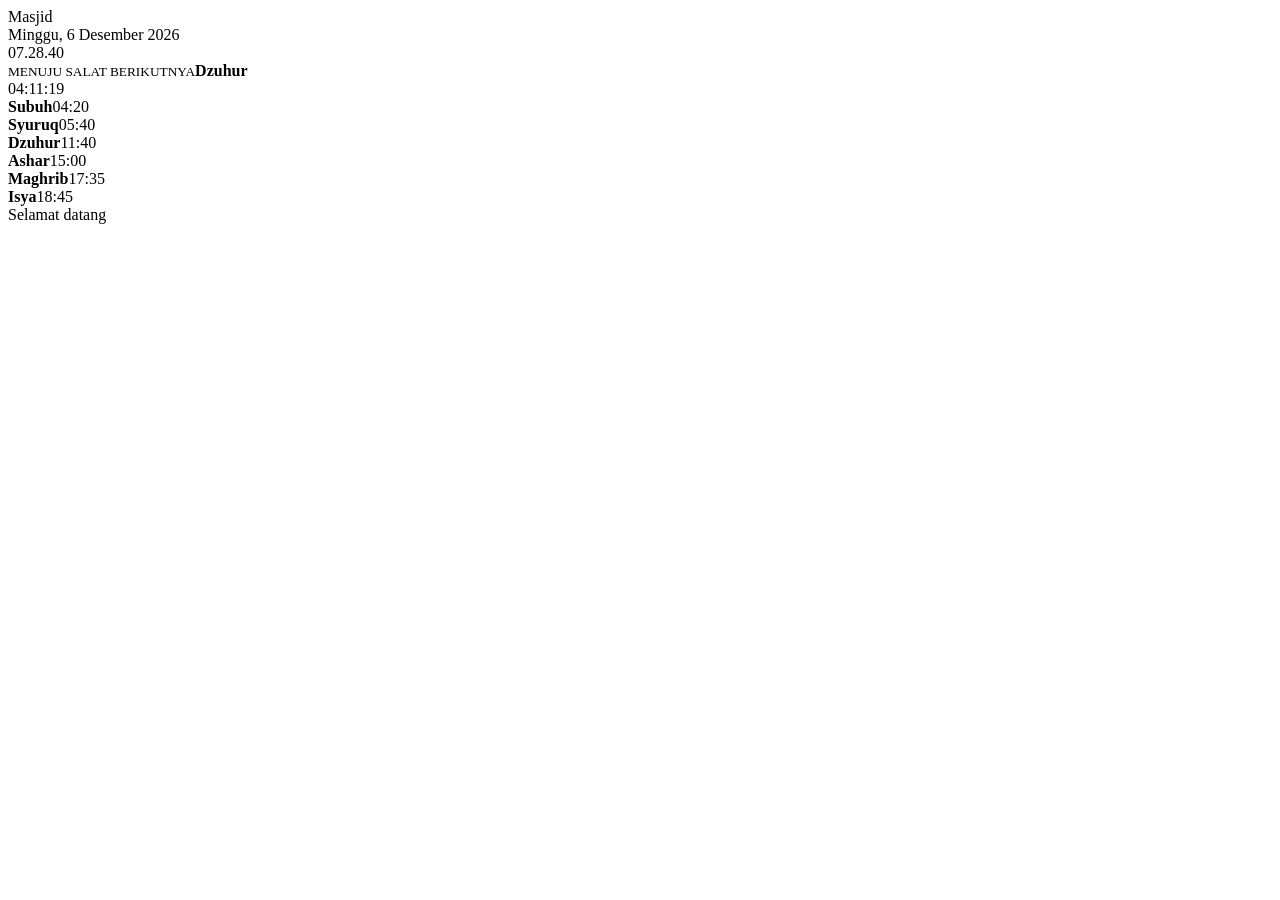
==== app/src/main/assets/index.html @ b3af2cc9 "Rename app/src/main/index.html to app/src/main/assets/index.html" ====
<!doctype html><html lang="id"><head><meta charset="utf-8"><meta name="viewport" content="width=device-width,initial-scale=1"><title>Jam Masjid Digital</title><link rel="stylesheet" href="style.css"></head><body><main id="screen"><header><div id="mosque">MASJID</div><div id="date"></div></header><section class="clock" id="clock">00:00:00</section><section class="next"><small>MENUJU SALAT BERIKUTNYA</small><strong id="next">--</strong><div id="count">--:--:--</div></section><section class="times" id="times"></section><div class="ticker"><span id="text">Selamat datang</span></div></main><section id="admin" hidden><h1>Pengaturan Jam Masjid</h1><form id="form"><label>Nama Masjid<input id="mosqueInput"></label><label>Lokasi<input id="location"></label><label>Running Text<textarea id="message" rows="3"></textarea></label><h2>Jadwal Salat (format HH:MM)</h2><div class="grid" id="timeFields"></div><h2>Jeda Iqomah (menit)</h2><div class="grid" id="iqFields"></div><h2>Koreksi waktu (menit)</h2><div class="grid" id="offFields"></div><button type="submit">Simpan Pengaturan</button><p id="saved"></p><p>Panel ini bisa diakses dari browser perangkat lain yang terhubung Wi-Fi sama: http://IP-ANDROID:8080/admin</p></form></section><script src="app.js"></script></body></html>
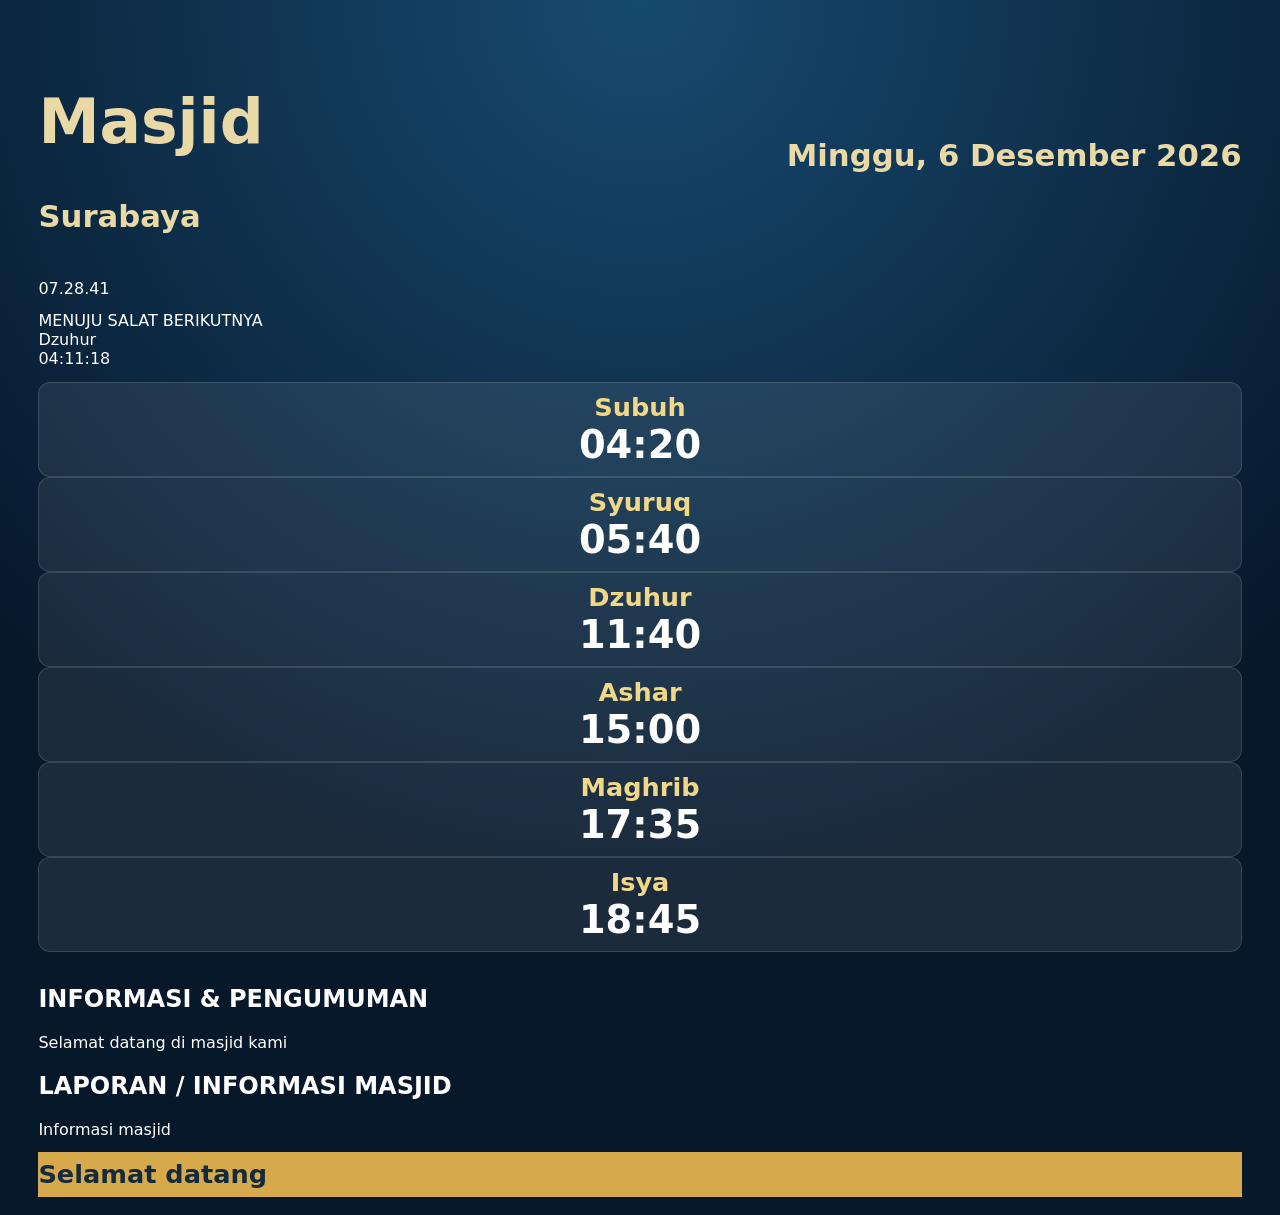
==== commit 4fbb4230: "Revise index.html for Jam Masjid Digital V2 Updated the HTML structure and content for the Jam Masji" ====
--- a/app/src/main/assets/index.html
+++ b/app/src/main/assets/index.html
@@ -1 +1,127 @@
-<!doctype html><html lang="id"><head><meta charset="utf-8"><meta name="viewport" content="width=device-width,initial-scale=1"><title>Jam Masjid Digital</title><link rel="stylesheet" href="style.css"></head><body><main id="screen"><header><div id="mosque">MASJID</div><div id="date"></div></header><section class="clock" id="clock">00:00:00</section><section class="next"><small>MENUJU SALAT BERIKUTNYA</small><strong id="next">--</strong><div id="count">--:--:--</div></section><section class="times" id="times"></section><div class="ticker"><span id="text">Selamat datang</span></div></main><section id="admin" hidden><h1>Pengaturan Jam Masjid</h1><form id="form"><label>Nama Masjid<input id="mosqueInput"></label><label>Lokasi<input id="location"></label><label>Running Text<textarea id="message" rows="3"></textarea></label><h2>Jadwal Salat (format HH:MM)</h2><div class="grid" id="timeFields"></div><h2>Jeda Iqomah (menit)</h2><div class="grid" id="iqFields"></div><h2>Koreksi waktu (menit)</h2><div class="grid" id="offFields"></div><button type="submit">Simpan Pengaturan</button><p id="saved"></p><p>Panel ini bisa diakses dari browser perangkat lain yang terhubung Wi-Fi sama: http://IP-ANDROID:8080/admin</p></form></section><script src="app.js"></script></body></html>
+
+<!DOCTYPE html>
+<html lang="id">
+<head>
+<meta charset="UTF-8">
+<meta name="viewport" content="width=device-width, initial-scale=1">
+<title>Jam Masjid Digital V2</title>
+<link rel="stylesheet" href="style.css">
+</head>
+<body>
+
+<main id="screen">
+  <div id="background"></div>
+  <div class="shade"></div>
+
+  <header class="topbar">
+    <div class="mosque-info">
+      <h1 id="mosque">Masjid Baitul Ghofar</h1>
+      <p id="locationText">Surabaya</p>
+    </div>
+    <div id="date">Tanggal</div>
+  </header>
+
+  <section class="clock-area">
+    <div id="clock">00:00:00</div>
+  </section>
+
+  <section class="next-prayer">
+    <div class="next-label">MENUJU SALAT BERIKUTNYA</div>
+    <div id="next">Subuh</div>
+    <div id="count">00:00:00</div>
+  </section>
+
+  <section class="prayer-row" id="times"></section>
+
+  <section class="content-area">
+    <div class="info-panel" id="announcementPanel">
+      <h2>INFORMASI & PENGUMUMAN</h2>
+      <div id="announcement">Selamat datang di masjid kami</div>
+    </div>
+
+    <div class="info-panel report-panel" id="reportPanel">
+      <h2>LAPORAN / INFORMASI MASJID</h2>
+      <div id="report">Informasi masjid</div>
+    </div>
+
+    <div class="video-panel" id="videoPanel" hidden>
+      <iframe id="youtube" allow="autoplay; encrypted-media; picture-in-picture"
+        allowfullscreen></iframe>
+    </div>
+  </section>
+
+  <div class="ticker">
+    <span id="text">Selamat datang di masjid kami</span>
+  </div>
+</main>
+
+<section id="admin" hidden>
+  <h1>Pengaturan Jam Masjid Digital V2</h1>
+  <p class="admin-intro">
+    Panel pengaturan lokal. Perubahan disimpan di perangkat Android.
+  </p>
+
+  <form id="form">
+
+    <h2>Identitas Masjid</h2>
+    <label>Nama Masjid
+      <input id="mosqueInput">
+    </label>
+    <label>Lokasi / Alamat
+      <input id="location">
+    </label>
+
+    <h2>Background Layar</h2>
+    <label>URL gambar background (opsional)
+      <input id="backgroundUrl" placeholder="https://...">
+    </label>
+    <label>Tambah foto dari HP
+      <input id="backgroundFile" type="file" accept="image/*" multiple>
+    </label>
+    <p id="imageStatus">Foto dapat ditambahkan dari galeri HP.</p>
+    <label>Durasi slideshow (detik)
+      <input id="slideDuration" type="number" min="5" value="15">
+    </label>
+
+    <h2>Jadwal Salat (HH:MM)</h2>
+    <div class="grid" id="timeFields"></div>
+
+    <h2>Jeda Iqomah (menit)</h2>
+    <div class="grid" id="iqFields"></div>
+
+    <h2>Koreksi waktu salat (menit)</h2>
+    <div class="grid" id="offFields"></div>
+
+    <h2>Pengumuman</h2>
+    <label>Isi pengumuman
+      <textarea id="announcementInput" rows="5"></textarea>
+    </label>
+
+    <h2>Laporan / Informasi</h2>
+    <label>Isi laporan
+      <textarea id="reportInput" rows="5"></textarea>
+    </label>
+
+    <h2>Tayangan YouTube</h2>
+    <label>URL video atau live streaming
+      <input id="youtubeUrl" placeholder="https://www.youtube.com/watch?v=...">
+    </label>
+
+    <h2>Running Text</h2>
+    <label>Teks berjalan
+      <textarea id="message" rows="3"></textarea>
+    </label>
+
+    <button type="submit">SIMPAN PENGATURAN</button>
+    <p id="saved"></p>
+  </form>
+
+  <p class="admin-note">
+    Panel lokal: http://IP-ANDROID:8080/admin<br>
+    Perangkat harus berada di Wi-Fi yang sama.
+  </p>
+</section>
+
+<script src="app.js"></script>
+</body>
+</html>
--- a/app/src/main/assets/style.css
+++ b/app/src/main/assets/style.css
@@ -0,0 +1 @@
+*{box-sizing:border-box}body{margin:0;background:radial-gradient(circle at top,#174a70,#07182b 65%);color:#fff;font-family:system-ui,Arial}#screen{min-height:100vh;display:flex;flex-direction:column;padding:2vh 3vw;gap:1.5vh}header{display:flex;justify-content:space-between;align-items:center;font-size:2.4vw;color:#e8d9a6;font-weight:700}.clock{text-align:center;font-size:18vw;line-height:1;font-weight:800;letter-spacing:.04em;color:#f4f4f4;text-shadow:0 0 25px #64b8ff55}.next{text-align:center;padding:1vh;background:#ffffff13;border:1px solid #ffffff22;border-radius:14px}.next small{color:#d7e9ff;letter-spacing:.15em}.next strong{display:block;font-size:3vw;color:#ffdf8b}.next #count{font-size:4vw;font-weight:700}.times{display:grid;grid-template-columns:repeat(6,1fr);gap:1vw}.prayer{padding:1vh;text-align:center;border-radius:12px;background:#ffffff15;border:1px solid #ffffff20}.prayer b{display:block;font-size:2vw;color:#f1d889}.prayer span{font-size:3vw;font-weight:700}.ticker{margin-top:auto;overflow:hidden;white-space:nowrap;background:#d6aa4c;color:#142b3d;font-size:2vw;font-weight:700;padding:.8vh 0}.ticker span{display:inline-block;animation:move 24s linear infinite}@keyframes move{from{transform:translateX(100vw)}to{transform:translateX(-100%)}}#admin{max-width:900px;margin:auto;padding:24px;color:#10253a;background:#f3f6fa;min-height:100vh}#admin h1{color:#124b76}label{display:block;font-weight:600;margin:10px 0}input,textarea{display:block;width:100%;padding:10px;border:1px solid #bccbd8;border-radius:8px;margin-top:5px;font:inherit}.grid{display:grid;grid-template-columns:repeat(3,1fr);gap:8px}.grid label{background:#fff;border:1px solid #d9e3eb;padding:8px;border-radius:8px}button{background:#12649a;color:white;padding:13px 20px;border:0;border-radius:9px;font-size:1rem;font-weight:700;margin-top:14px}@media(max-width:700px){header{font-size:5vw}.clock{font-size:22vw}.next strong{font-size:8vw}.next #count{font-size:10vw}.times{grid-template-columns:repeat(3,1fr)}.prayer b{font-size:5vw}.prayer span{font-size:7vw}.ticker{font-size:5vw}.grid{grid-template-columns:repeat(2,1fr)}}
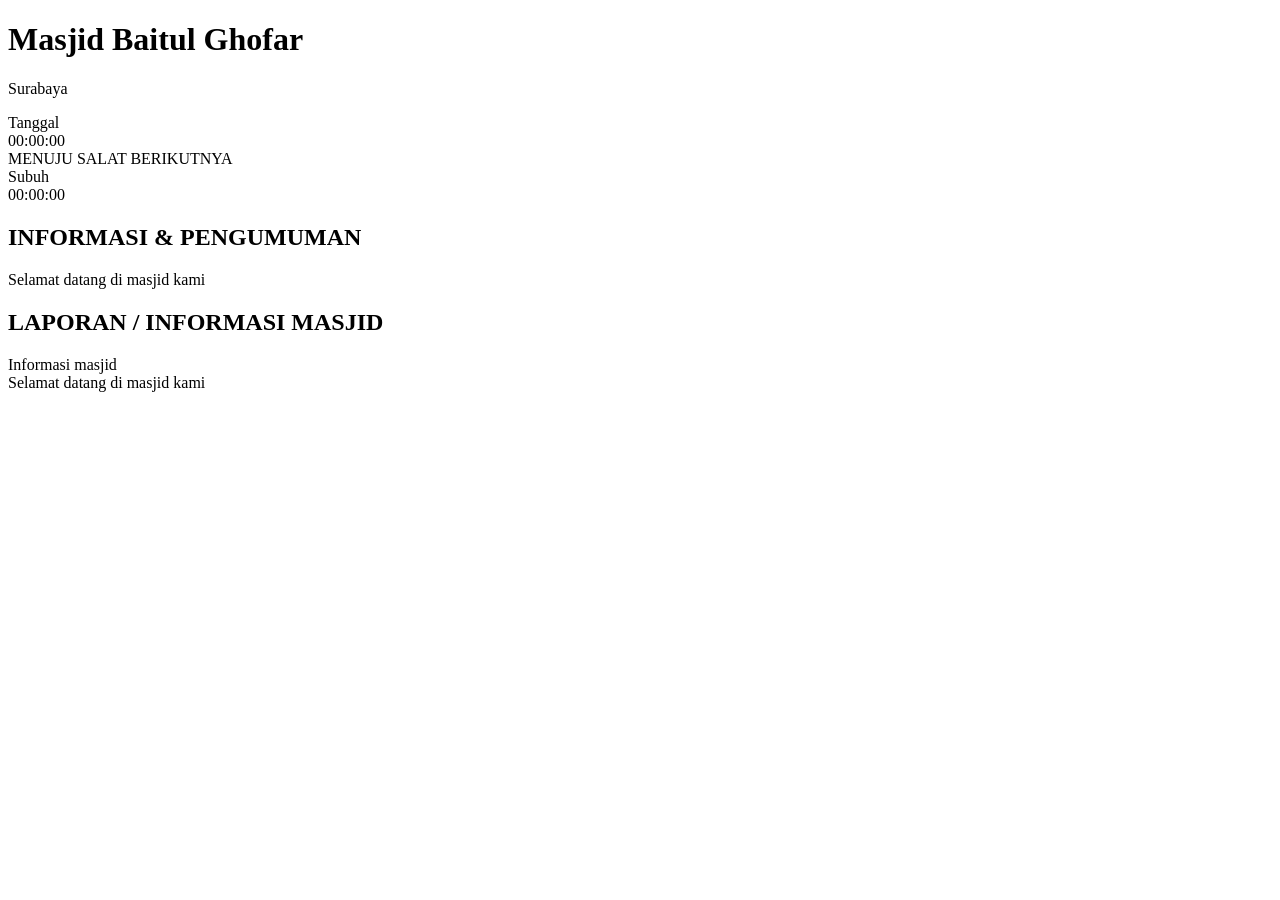
==== commit 92287313: "Rename app/src/main/index.html to app/src/main/assets/index.html" ====
--- a/app/src/main/assets/index.html
+++ b/app/src/main/assets/index.html
@@ -1,127 +1,19 @@
-
 <!DOCTYPE html>
 <html lang="id">
 <head>
-<meta charset="UTF-8">
-<meta name="viewport" content="width=device-width, initial-scale=1">
-<title>Jam Masjid Digital V2</title>
-<link rel="stylesheet" href="style.css">
-</head>
-<body>
-
-<main id="screen">
-  <div id="background"></div>
-  <div class="shade"></div>
-
-  <header class="topbar">
-    <div class="mosque-info">
-      <h1 id="mosque">Masjid Baitul Ghofar</h1>
-      <p id="locationText">Surabaya</p>
-    </div>
-    <div id="date">Tanggal</div>
-  </header>
-
-  <section class="clock-area">
-    <div id="clock">00:00:00</div>
-  </section>
-
-  <section class="next-prayer">
-    <div class="next-label">MENUJU SALAT BERIKUTNYA</div>
-    <div id="next">Subuh</div>
-    <div id="count">00:00:00</div>
-  </section>
-
-  <section class="prayer-row" id="times"></section>
-
-  <section class="content-area">
-    <div class="info-panel" id="announcementPanel">
-      <h2>INFORMASI & PENGUMUMAN</h2>
-      <div id="announcement">Selamat datang di masjid kami</div>
-    </div>
-
-    <div class="info-panel report-panel" id="reportPanel">
-      <h2>LAPORAN / INFORMASI MASJID</h2>
-      <div id="report">Informasi masjid</div>
-    </div>
-
-    <div class="video-panel" id="videoPanel" hidden>
-      <iframe id="youtube" allow="autoplay; encrypted-media; picture-in-picture"
-        allowfullscreen></iframe>
-    </div>
-  </section>
-
-  <div class="ticker">
-    <span id="text">Selamat datang di masjid kami</span>
-  </div>
-</main>
-
-<section id="admin" hidden>
-  <h1>Pengaturan Jam Masjid Digital V2</h1>
-  <p class="admin-intro">
-    Panel pengaturan lokal. Perubahan disimpan di perangkat Android.
-  </p>
-
-  <form id="form">
-
-    <h2>Identitas Masjid</h2>
-    <label>Nama Masjid
-      <input id="mosqueInput">
-    </label>
-    <label>Lokasi / Alamat
-      <input id="location">
-    </label>
-
-    <h2>Background Layar</h2>
-    <label>URL gambar background (opsional)
-      <input id="backgroundUrl" placeholder="https://...">
-    </label>
-    <label>Tambah foto dari HP
-      <input id="backgroundFile" type="file" accept="image/*" multiple>
-    </label>
-    <p id="imageStatus">Foto dapat ditambahkan dari galeri HP.</p>
-    <label>Durasi slideshow (detik)
-      <input id="slideDuration" type="number" min="5" value="15">
-    </label>
-
-    <h2>Jadwal Salat (HH:MM)</h2>
-    <div class="grid" id="timeFields"></div>
-
-    <h2>Jeda Iqomah (menit)</h2>
-    <div class="grid" id="iqFields"></div>
-
-    <h2>Koreksi waktu salat (menit)</h2>
-    <div class="grid" id="offFields"></div>
-
-    <h2>Pengumuman</h2>
-    <label>Isi pengumuman
-      <textarea id="announcementInput" rows="5"></textarea>
-    </label>
-
-    <h2>Laporan / Informasi</h2>
-    <label>Isi laporan
-      <textarea id="reportInput" rows="5"></textarea>
-    </label>
-
-    <h2>Tayangan YouTube</h2>
-    <label>URL video atau live streaming
-      <input id="youtubeUrl" placeholder="https://www.youtube.com/watch?v=...">
-    </label>
-
-    <h2>Running Text</h2>
-    <label>Teks berjalan
-      <textarea id="message" rows="3"></textarea>
-    </label>
-
-    <button type="submit">SIMPAN PENGATURAN</button>
-    <p id="saved"></p>
-  </form>
-
-  <p class="admin-note">
-    Panel lokal: http://IP-ANDROID:8080/admin<br>
-    Perangkat harus berada di Wi-Fi yang sama.
-  </p>
-</section>
-
-<script src="app.js"></script>
-</body>
-</html>
+<meta charset="UTF-8"><meta name="viewport" content="width=device-width,initial-scale=1">
+<title>Jam Masjid Digital V2</title><link rel="stylesheet" href="style.css">
+</head><body>
+<main id="screen"><div id="background"></div><div class="shade"></div>
+<header class="topbar"><div class="mosque-info"><h1 id="mosque">Masjid Baitul Ghofar</h1><p id="locationText">Surabaya</p></div><div id="date">Tanggal</div></header>
+<section class="clock-area"><div id="clock">00:00:00</div></section>
+<section class="next-prayer"><div class="next-label">MENUJU SALAT BERIKUTNYA</div><div id="next">Subuh</div><div id="count">00:00:00</div></section>
+<section class="prayer-row" id="times"></section>
+<section class="content-area"><div class="info-panel" id="announcementPanel"><h2>INFORMASI &amp; PENGUMUMAN</h2><div id="announcement">Selamat datang di masjid kami</div></div><div class="info-panel report-panel" id="reportPanel"><h2>LAPORAN / INFORMASI MASJID</h2><div id="report">Informasi masjid</div></div><div class="video-panel" id="videoPanel" hidden><iframe id="youtube" allow="autoplay; encrypted-media; picture-in-picture" allowfullscreen></iframe></div></section>
+<div class="ticker"><span id="text">Selamat datang di masjid kami</span></div></main>
+<section id="admin" hidden><h1>Pengaturan Jam Masjid Digital V2</h1><p class="admin-intro">Panel pengaturan lokal. Perubahan disimpan di perangkat.</p><form id="form">
+<h2>Identitas Masjid</h2><label>Nama Masjid<input id="mosqueInput"></label><label>Lokasi / Alamat<input id="location"></label>
+<h2>Background Layar</h2><label>URL gambar background (opsional)<input id="backgroundUrl" placeholder="https://..."></label><label>Tambah foto dari HP<input id="backgroundFile" type="file" accept="image/*" multiple></label><p id="imageStatus">Foto dapat ditambahkan dari galeri HP.</p><label>Durasi slideshow (detik)<input id="slideDuration" type="number" min="5" value="15"></label>
+<h2>Jadwal Salat (HH:MM)</h2><div class="grid" id="timeFields"></div><h2>Jeda Iqomah (menit)</h2><div class="grid" id="iqFields"></div><h2>Koreksi waktu salat (menit)</h2><div class="grid" id="offFields"></div>
+<h2>Pengumuman</h2><label>Isi pengumuman<textarea id="announcementInput" rows="5"></textarea></label><h2>Laporan / Informasi</h2><label>Isi laporan<textarea id="reportInput" rows="5"></textarea></label><h2>Tayangan YouTube</h2><label>URL video atau live streaming<input id="youtubeUrl" placeholder="https://www.youtube.com/watch?v=..."></label><h2>Running Text</h2><label>Teks berjalan<textarea id="message" rows="3"></textarea></label><button type="submit">SIMPAN PENGATURAN</button><p id="saved"></p></form><p class="admin-note">Panel lokal: http://localhost:8080/admin<br>Pengaturan tersimpan di perangkat/browser ini.</p></section>
+<script src="app.js"></script></body></html>
